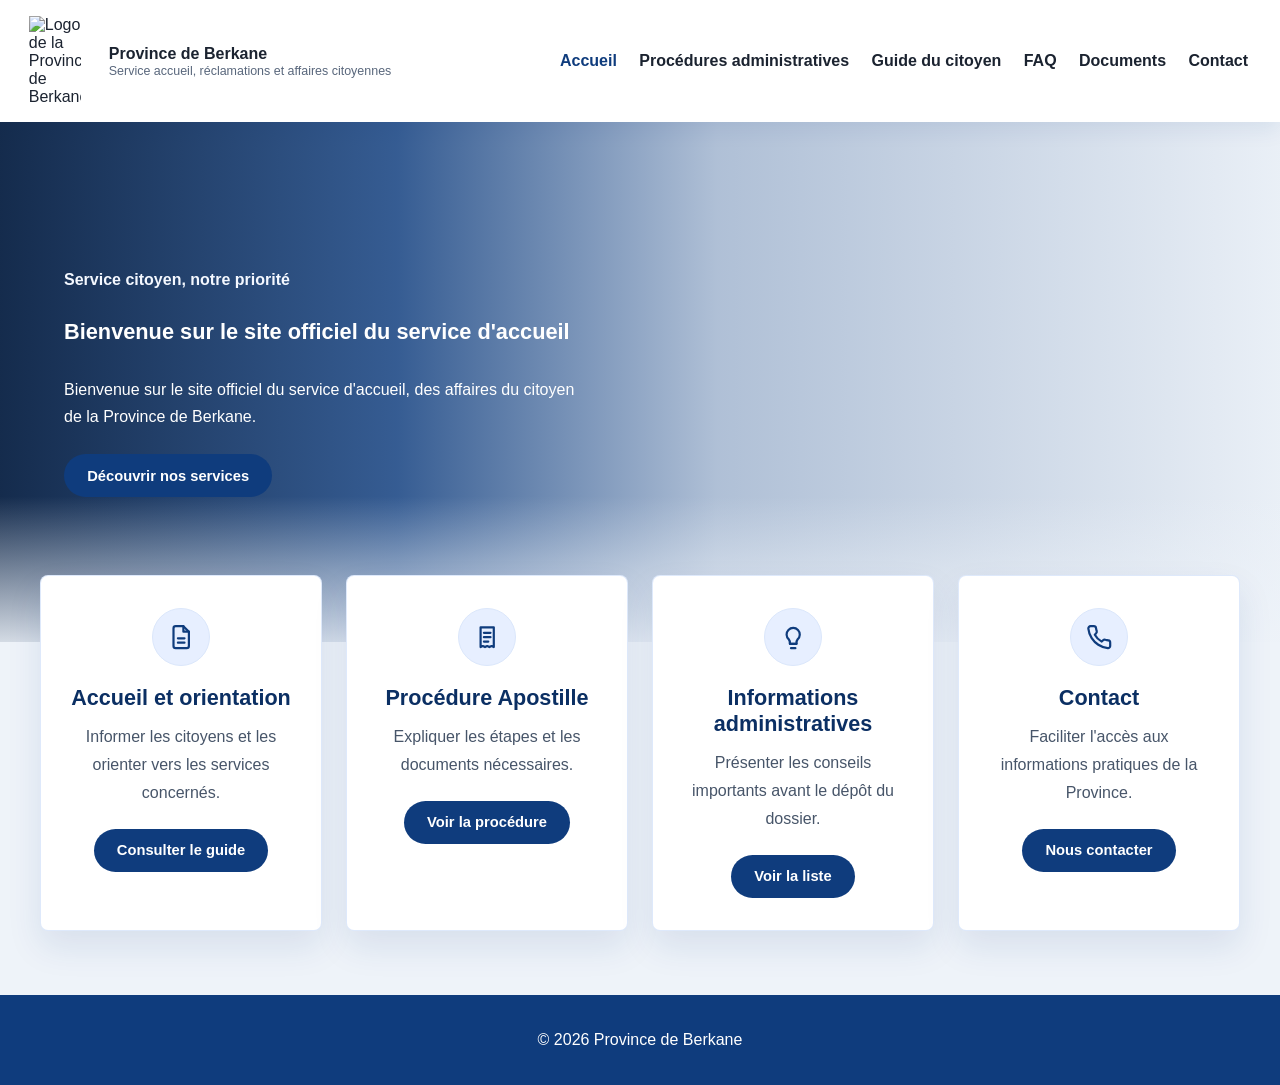
==== index.html @ 5166d918 "Add files via upload" ====
<!DOCTYPE html>
<html lang="fr">
<head>
    <meta charset="UTF-8">
    <meta name="viewport" content="width=device-width, initial-scale=1.0">
    <title>Accueil - Apostille Berkane</title>
    <link rel="stylesheet" href="style.css">
</head>
<body>
    <div class="topbar">
        <img src="images/berkane-logo.png" alt="Logo de la Province de Berkane" class="topbar-logo">
        <div class="site-title">
            <strong>Province de Berkane</strong>
            <span>Service accueil, réclamations et affaires citoyennes</span>
        </div>
        <nav aria-label="Navigation principale">
            <a href="index.html" aria-current="page">Accueil</a>
            <a href="procedures.html">Procédures administratives</a>
            <a href="guide.html">Guide du citoyen</a>
            <a href="faq.html">FAQ</a>
            <a href="documents.html">Documents</a>
            <a href="contact.html">Contact</a>
        </nav>
    </div>

    <header class="hero">
        <div class="hero-content">
            <p class="hero-subtitle">Service citoyen, notre priorité</p>
            <h1>Bienvenue sur le site officiel du service d'accueil</h1>
            <p>Bienvenue sur le site officiel du service d'accueil, des affaires du citoyen de la Province de Berkane.</p>
            <a class="btn" href="procedures.html">Découvrir nos services</a>
        </div>
    </header>

    <main class="container">
        <section class="services-overview" aria-labelledby="services-title">
            <div class="services-top">
                <h2 id="services-title">Nos services</h2>
                <p>Accédez rapidement aux principales prestations pour l'apostille de la province de Berkane.</p>
            </div>
            <div class="services-grid">
                <article class="service-card">
                    <div class="service-icon" aria-hidden="true">
                        <svg viewBox="0 0 24 24" focusable="false">
                            <path d="M14 2H7a2 2 0 0 0-2 2v16a2 2 0 0 0 2 2h10a2 2 0 0 0 2-2V7z"></path>
                            <path d="M14 2v5h5"></path>
                            <path d="M9 13h6"></path>
                            <path d="M9 17h6"></path>
                        </svg>
                    </div>
                    <h3>Accueil et orientation</h3>
                    <p>Informer les citoyens et les orienter vers les services concernés.</p>
                    <a href="guide.html" class="service-link">Consulter le guide</a>
                </article>
                <article class="service-card">
                    <div class="service-icon" aria-hidden="true">
                        <svg viewBox="0 0 24 24" focusable="false">
                            <path d="M6 3h12v18l-2-1-2 1-2-1-2 1-2-1-2 1z"></path>
                            <path d="M9 8h6"></path>
                            <path d="M9 12h6"></path>
                            <path d="M9 16h4"></path>
                        </svg>
                    </div>
                    <h3>Procédure Apostille</h3>
                    <p>Expliquer les étapes et les documents nécessaires.</p>
                    <a href="procedures.html" class="service-link">Voir la procédure</a>
                </article>
                <article class="service-card">
                    <div class="service-icon" aria-hidden="true">
                        <svg viewBox="0 0 24 24" focusable="false">
                            <path d="M9 18h6"></path>
                            <path d="M10 22h4"></path>
                            <path d="M8 14a6 6 0 1 1 8 0c-1 1-1 2-1 4H9c0-2 0-3-1-4z"></path>
                        </svg>
                    </div>
                    <h3>Informations administratives</h3>
                    <p>Présenter les conseils importants avant le dépôt du dossier.</p>
                    <a href="documents.html" class="service-link">Voir la liste</a>
                </article>
                <article class="service-card">
                    <div class="service-icon" aria-hidden="true">
                        <svg viewBox="0 0 24 24" focusable="false">
                            <path d="M22 16.92v3a2 2 0 0 1-2.18 2 19.8 19.8 0 0 1-8.63-3.07 19.5 19.5 0 0 1-6-6A19.8 19.8 0 0 1 2.12 4.2 2 2 0 0 1 4.11 2h3a2 2 0 0 1 2 1.72c.12.9.32 1.78.59 2.63a2 2 0 0 1-.45 2.11L8 9.71a16 16 0 0 0 6.29 6.29l1.25-1.25a2 2 0 0 1 2.11-.45c.85.27 1.73.47 2.63.59A2 2 0 0 1 22 16.92z"></path>
                        </svg>
                    </div>
                    <h3>Contact</h3>
                    <p>Faciliter l'accès aux informations pratiques de la Province.</p>
                    <a href="contact.html" class="service-link">Nous contacter</a>
                </article>
            </div>
        </section>
    </main>

    <footer>
        <p>&copy; 2026 Province de Berkane</p>
    </footer>
    <script src="script.js"></script>
</body>
</html>
---- style.css ----
* {
    box-sizing: border-box;
}

:root {
    --blue-900: #0b2f63;
    --blue-800: #0f3c7d;
    --blue-700: #0054a6;
    --blue-600: #1d5bbf;
    --blue-100: #e7efff;
    --blue-50: #f7f9ff;
    --text: #1b2330;
    --muted: #59677c;
    --card: #ffffff;
    --border: #dbe7fb;
    --shadow: 0 16px 34px rgba(15, 60, 125, 0.1);
}

body {
    font-family: "Segoe UI", Tahoma, Geneva, Verdana, sans-serif;
    margin: 0;
    background-color: #eef3f9;
    color: var(--text);
}

a {
    color: var(--blue-700);
    text-decoration: none;
}

a:hover,
a:focus-visible {
    text-decoration: underline;
}

.topbar {
    display: flex;
    flex-wrap: wrap;
    justify-content: space-between;
    align-items: center;
    gap: 1rem;
    padding: 1rem 1.8rem;
    background: var(--card);
    color: var(--text);
    box-shadow: 0 8px 20px rgba(15, 60, 125, 0.08);
}

.topbar-logo {
    width: 52px;
    height: auto;
    margin-right: 0.75rem;
}

.site-title {
    display: flex;
    flex-direction: column;
    gap: 0.1rem;
    flex-grow: 1;
    min-width: 220px;
    margin-right: 1.5rem;
}

.site-title strong {
    font-size: 1rem;
    line-height: 1.2;
    color: var(--text);
}

.site-title span {
    font-size: 0.78rem;
    color: var(--muted);
}

.topbar nav {
    display: flex;
    flex-wrap: wrap;
    gap: 1rem;
    align-items: center;
}

.topbar a {
    color: var(--text);
    font-weight: 650;
    padding: 0.45rem 0.2rem;
}

.topbar a:hover,
.topbar a:focus-visible,
.topbar a[aria-current="page"] {
    color: var(--blue-800);
}

.container {
    width: min(1200px, calc(100% - 2rem));
    margin: 0 auto;
    padding: 2rem 0;
}

.hero {
    position: relative;
    display: flex;
    align-items: stretch;
    background:
        linear-gradient(90deg, rgba(7, 31, 66, 0.94) 0%, rgba(13, 59, 124, 0.82) 31%, rgba(13, 59, 124, 0.28) 56%, rgba(13, 59, 124, 0.02) 100%),
        url("images/province-site-enhanced.jpeg") center / cover no-repeat;
    color: white;
    min-height: 520px;
    overflow: hidden;
}

.hero::after {
    content: "";
    position: absolute;
    inset: 0;
    background: linear-gradient(180deg, rgba(255, 255, 255, 0) 72%, rgba(238, 243, 249, 0.88) 100%);
    pointer-events: none;
}

.hero-content {
    position: relative;
    z-index: 1;
    width: min(640px, 54vw);
    padding: clamp(3rem, 6vw, 5.5rem) clamp(1.4rem, 5vw, 4.5rem);
    display: flex;
    flex-direction: column;
    justify-content: center;
}

.hero-subtitle {
    text-transform: none;
    letter-spacing: 0;
    margin: 0 0 0.8rem;
    color: #f4f8ff;
    font-size: clamp(1.9rem, 4.6vw, 4rem);
    line-height: 1.06;
    font-weight: 700;
}

.hero h1 {
    font-size: clamp(1.15rem, 1.7vw, 1.55rem);
    margin: 0 0 0.9rem;
    line-height: 1.38;
    font-weight: 700;
}

.hero p {
    max-width: 570px;
    margin-bottom: 1.5rem;
    line-height: 1.65;
    font-size: 1rem;
}

.btn,
.service-link {
    display: inline-flex;
    align-items: center;
    justify-content: center;
    width: fit-content;
    background-color: #f4efe3;
    color: var(--blue-900);
    padding: 0.85rem 1.45rem;
    border-radius: 999px;
    font-weight: 700;
    font-size: 0.92rem;
    transition: background-color 0.2s ease, transform 0.2s ease;
}

.btn:hover,
.btn:focus-visible,
.service-link:hover,
.service-link:focus-visible {
    background-color: #ffffff;
    text-decoration: none;
    transform: translateY(-1px);
}

.hero .btn,
.services-overview .service-link {
    background-color: var(--blue-800);
    color: #ffffff;
}

.hero .btn:hover,
.hero .btn:focus-visible,
.services-overview .service-link:hover,
.services-overview .service-link:focus-visible {
    background-color: var(--blue-900);
    color: #ffffff;
}

.document-site-link {
    background-color: var(--blue-800);
    color: #ffffff;
}

.document-site-link:hover,
.document-site-link:focus-visible {
    background-color: var(--blue-900);
    color: #ffffff;
}

.page-header,
.quick-info,
.important-note,
.procedure-steps,
.info-card,
.procedure-card,
.document-card,
.contact-card,
.guide-panel,
.note-card,
.link-card {
    background: var(--card);
    border-radius: 1rem;
    padding: 1.8rem;
    box-shadow: var(--shadow);
    border: 1px solid rgba(219, 231, 251, 0.75);
}

.page-header {
    margin-bottom: 2rem;
}

.page-header h1,
.quick-info h2,
.important-note h2,
.procedure-steps h2,
.info-card h2,
.procedure-card h2,
.document-card h2,
.contact-card h2,
.guide-panel h2,
.note-card h3 {
    margin-top: 0;
    color: var(--blue-800);
}

.page-header p,
.quick-info p,
.important-note p,
.procedure-steps li,
.info-card p,
.procedure-card p,
.document-card p,
.contact-card p,
.guide-panel p,
.link-card p {
    line-height: 1.75;
}

.services-overview {
    margin-top: -6.2rem;
    margin-bottom: 2rem;
    position: relative;
    z-index: 2;
}

.services-top {
    position: absolute;
    width: 1px;
    height: 1px;
    overflow: hidden;
    clip-path: inset(50%);
    white-space: nowrap;
}

.services-top h2 {
    margin: 0 0 0.75rem;
    color: var(--blue-800);
}

.services-top p {
    margin: 0 auto;
    max-width: 640px;
    color: #4a5b7a;
}

.services-grid,
.info-grid,
.procedure-grid,
.document-grid,
.contact-grid,
.guide-grid {
    display: grid;
    gap: 1.5rem;
}

.services-grid {
    grid-template-columns: repeat(auto-fit, minmax(220px, 1fr));
}

.service-card {
    position: relative;
    background: var(--card);
    border-radius: 8px;
    padding: 2rem 1.6rem;
    text-align: center;
    box-shadow: var(--shadow);
    border: 1px solid rgba(219, 231, 251, 0.9);
    min-height: 245px;
}

.service-icon {
    width: 58px;
    height: 58px;
    margin: 0 auto 1.2rem;
    border-radius: 50%;
    display: grid;
    place-items: center;
    background: var(--blue-100);
    color: var(--blue-800);
    border: 1px solid var(--border);
    font-size: 1.45rem;
}

.service-icon svg {
    width: 1.65rem;
    height: 1.65rem;
    fill: none;
    stroke: currentColor;
    stroke-linecap: round;
    stroke-linejoin: round;
    stroke-width: 2;
}

.service-card h3 {
    margin: 0 0 0.75rem;
    color: var(--blue-900);
    font-size: 1.35rem;
}

.service-card p {
    color: #475569;
    line-height: 1.75;
    margin: 0 0 1.35rem;
}

.info-grid {
    grid-template-columns: repeat(auto-fit, minmax(220px, 1fr));
}

.procedure-grid {
    grid-template-columns: repeat(auto-fit, minmax(240px, 1fr));
}

.document-grid {
    grid-template-columns: repeat(auto-fit, minmax(260px, 1fr));
    margin-bottom: 1.5rem;
}

.procedure-card ul,
.guide-panel ul,
.document-card ul {
    padding-left: 1.2rem;
    margin: 1rem 0 0;
}

.duration {
    margin-top: 1rem;
    font-weight: 700;
    color: var(--blue-700);
}

.contact-grid {
    grid-template-columns: 1.1fr 1fr;
    align-items: start;
}

.contact-card {
    display: flex;
    flex-direction: column;
    gap: 0.8rem;
}

.contact-detail {
    display: flex;
    align-items: center;
    gap: 0.75rem;
    margin: 0;
    line-height: 1.7;
}

.detail-icon {
    flex: 0 0 auto;
    width: 2rem;
    height: 2rem;
    display: grid;
    place-items: center;
    background-color: var(--blue-800);
    color: white;
    border-radius: 50%;
    font-size: 1rem;
}

.contact-map iframe {
    width: 100%;
    min-height: 300px;
    border: 0;
    border-radius: 1rem;
}

.guide-grid {
    grid-template-columns: 1.2fr 0.9fr;
}

.note-card {
    background-color: var(--blue-50);
    border: 1px solid var(--border);
}

.link-card {
    grid-column: 1 / -1;
    display: flex;
    flex-direction: column;
    gap: 0.85rem;
}

.link-card a {
    display: inline-block;
    color: var(--blue-800);
    font-weight: 700;
}

.accordion {
    display: grid;
    gap: 1rem;
}

.accordion-item {
    border-radius: 1rem;
    overflow: hidden;
    background: var(--card);
    box-shadow: var(--shadow);
    border: 1px solid rgba(219, 231, 251, 0.75);
}

.accordion-header {
    width: 100%;
    border: none;
    background: var(--blue-800);
    color: white;
    text-align: left;
    padding: 1.2rem 1.5rem;
    font-size: 1rem;
    font-weight: 700;
    cursor: pointer;
}

.accordion-header:hover,
.accordion-header:focus-visible {
    background: var(--blue-900);
}

.accordion-body {
    display: none;
    padding: 1.5rem;
    line-height: 1.75;
    border-top: 1px solid var(--blue-100);
}

.accordion-item.open .accordion-body {
    display: block;
}

.quick-info ul {
    list-style: none;
    padding: 0;
}

.quick-info li {
    margin-bottom: 0.5rem;
    padding: 0.5rem 0;
    border-bottom: 1px solid var(--blue-100);
}

.quick-info li:last-child {
    border-bottom: none;
}

.important-note {
    background: var(--blue-50);
    border: 1px solid var(--border);
    margin-top: 2rem;
}

.procedure-steps {
    margin-bottom: 2rem;
}

.procedure-steps ol {
    padding-left: 1.5rem;
}

.procedure-steps li {
    margin-bottom: 1rem;
}

.procedure-steps em {
    display: block;
    margin-top: 1rem;
    color: var(--blue-700);
}

footer {
    text-align: center;
    padding: 1.25rem;
    background: var(--blue-800);
    color: white;
}

@media (max-width: 900px) {
    .hero {
        min-height: 460px;
        background:
            linear-gradient(90deg, rgba(7, 31, 66, 0.94) 0%, rgba(13, 59, 124, 0.78) 52%, rgba(13, 59, 124, 0.18) 100%),
            url("images/province-site-enhanced.jpeg") center / cover no-repeat;
    }

    .hero-content {
        width: min(560px, 78vw);
    }

    .contact-grid,
    .guide-grid {
        grid-template-columns: 1fr;
    }
}

@media (max-width: 640px) {
    .topbar {
        align-items: flex-start;
        gap: 0.65rem;
        padding: 0.9rem 1rem;
    }

    .topbar-logo {
        width: 38px;
    }

    .site-title {
        min-width: 0;
        margin-right: 0;
    }

    .topbar nav {
        width: 100%;
        gap: 0.55rem 0.85rem;
    }

    .container {
        padding: 1rem 0;
    }

    .hero {
        min-height: 430px;
        background:
            linear-gradient(90deg, rgba(7, 31, 66, 0.96) 0%, rgba(13, 59, 124, 0.84) 68%, rgba(13, 59, 124, 0.32) 100%),
            url("images/province-site-enhanced.jpeg") center / cover no-repeat;
    }

    .hero-content {
        width: 100%;
        padding: 2.6rem 1.2rem 5.2rem;
    }

    .services-overview {
        margin-top: -4.8rem;
    }

    .page-header,
    .quick-info,
    .important-note,
    .procedure-steps,
    .info-card,
    .procedure-card,
    .document-card,
    .contact-card,
    .guide-panel,
    .note-card,
    .link-card,
    .service-card {
        padding: 1.35rem;
    }
}
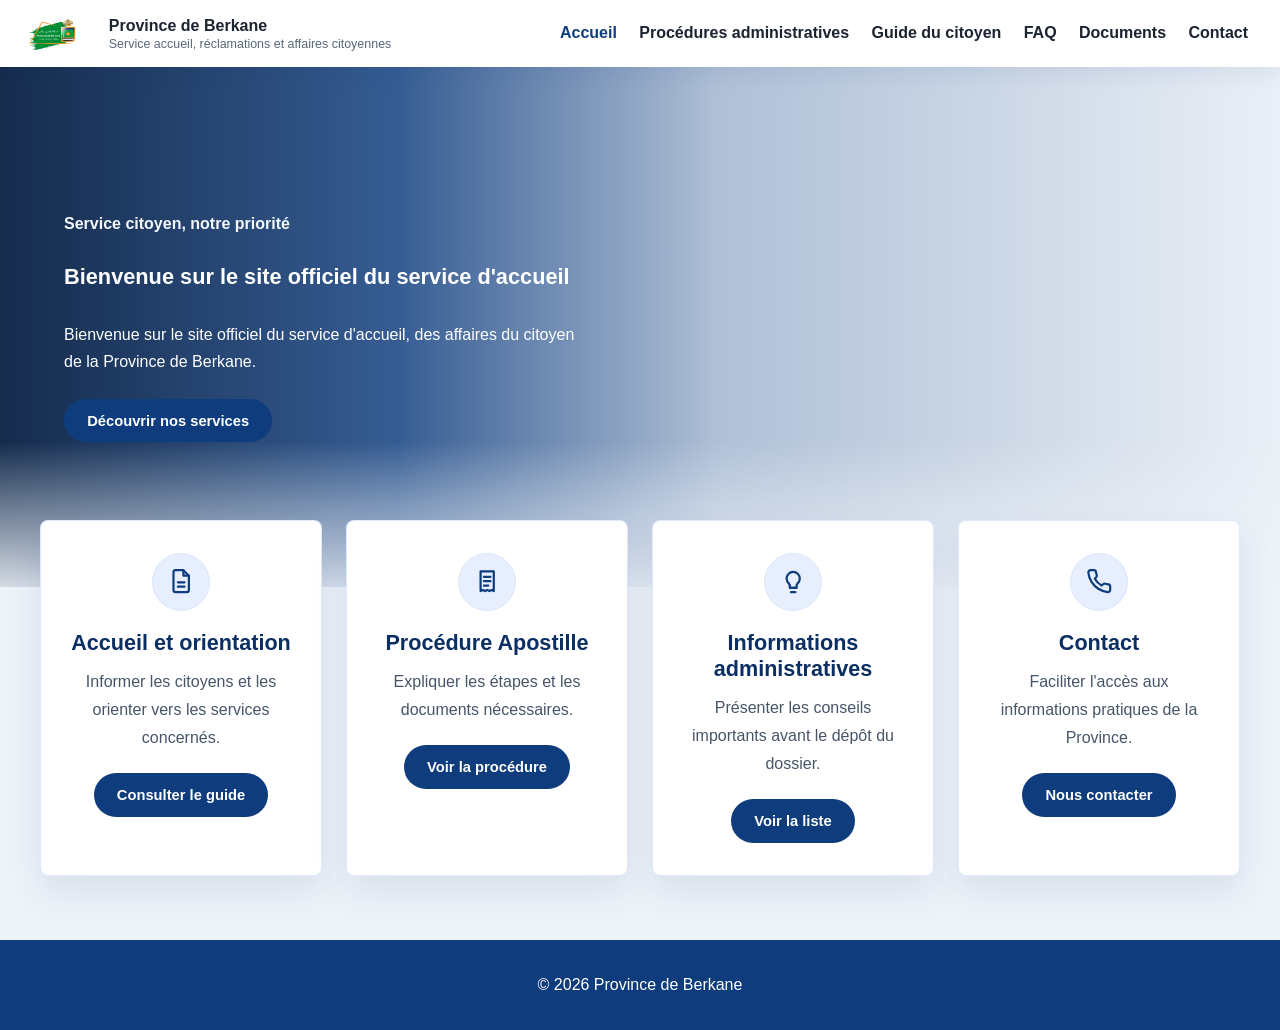
==== commit 5e1589a7: "Update logo image source in index.html" ====
--- a/index.html
+++ b/index.html
@@ -8,7 +8,7 @@
 </head>
 <body>
     <div class="topbar">
-        <img src="images/berkane-logo.png" alt="Logo de la Province de Berkane" class="topbar-logo">
+        <img src="berkane-logo.png" alt="Logo de la Province de Berkane" class="topbar-logo">
         <div class="site-title">
             <strong>Province de Berkane</strong>
             <span>Service accueil, réclamations et affaires citoyennes</span>
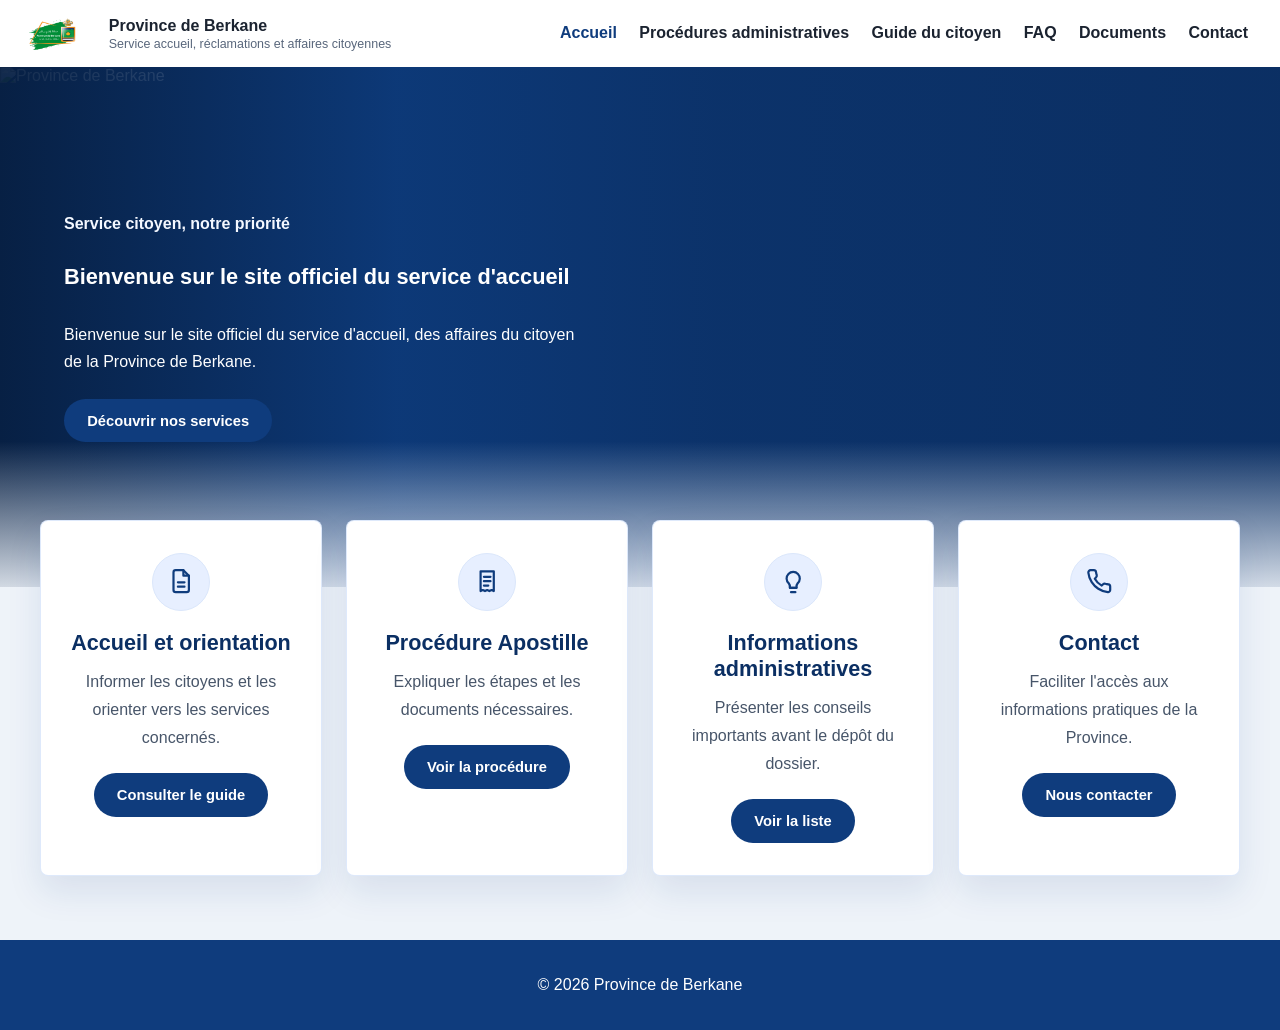
==== commit c4230e47: "Add hero background image to index.html" ====
--- a/index.html
+++ b/index.html
@@ -24,6 +24,7 @@
     </div>
 
     <header class="hero">
+        <img class="hero-bg" src="province-site-enhanced.jpeg" alt="Province de Berkane">
         <div class="hero-content">
             <p class="hero-subtitle">Service citoyen, notre priorité</p>
             <h1>Bienvenue sur le site officiel du service d'accueil</h1>
--- a/style.css
+++ b/style.css
@@ -100,25 +100,41 @@
     position: relative;
     display: flex;
     align-items: stretch;
-    background:
-        linear-gradient(90deg, rgba(7, 31, 66, 0.94) 0%, rgba(13, 59, 124, 0.82) 31%, rgba(13, 59, 124, 0.28) 56%, rgba(13, 59, 124, 0.02) 100%),
-        url("images/province-site-enhanced.jpeg") center / cover no-repeat;
+    background: #0b2f63;
     color: white;
     min-height: 520px;
     overflow: hidden;
+}
+
+.hero-bg {
+    position: absolute;
+    inset: 0;
+    width: 100%;
+    height: 100%;
+    object-fit: cover;
+}
+
+.hero::before {
+    content: "";
+    position: absolute;
+    inset: 0;
+    z-index: 1;
+    background: linear-gradient(90deg, rgba(7, 31, 66, 0.94) 0%, rgba(13, 59, 124, 0.82) 31%, rgba(13, 59, 124, 0.28) 56%, rgba(13, 59, 124, 0.02) 100%);
+    pointer-events: none;
 }
 
 .hero::after {
     content: "";
     position: absolute;
     inset: 0;
+    z-index: 1;
     background: linear-gradient(180deg, rgba(255, 255, 255, 0) 72%, rgba(238, 243, 249, 0.88) 100%);
     pointer-events: none;
 }
 
 .hero-content {
     position: relative;
-    z-index: 1;
+    z-index: 2;
     width: min(640px, 54vw);
     padding: clamp(3rem, 6vw, 5.5rem) clamp(1.4rem, 5vw, 4.5rem);
     display: flex;
@@ -511,9 +527,10 @@
 @media (max-width: 900px) {
     .hero {
         min-height: 460px;
-        background:
-            linear-gradient(90deg, rgba(7, 31, 66, 0.94) 0%, rgba(13, 59, 124, 0.78) 52%, rgba(13, 59, 124, 0.18) 100%),
-            url("images/province-site-enhanced.jpeg") center / cover no-repeat;
+    }
+
+    .hero::before {
+        background: linear-gradient(90deg, rgba(7, 31, 66, 0.94) 0%, rgba(13, 59, 124, 0.78) 52%, rgba(13, 59, 124, 0.18) 100%);
     }
 
     .hero-content {
@@ -553,9 +570,10 @@
 
     .hero {
         min-height: 430px;
-        background:
-            linear-gradient(90deg, rgba(7, 31, 66, 0.96) 0%, rgba(13, 59, 124, 0.84) 68%, rgba(13, 59, 124, 0.32) 100%),
-            url("images/province-site-enhanced.jpeg") center / cover no-repeat;
+    }
+
+    .hero::before {
+        background: linear-gradient(90deg, rgba(7, 31, 66, 0.96) 0%, rgba(13, 59, 124, 0.84) 68%, rgba(13, 59, 124, 0.32) 100%);
     }
 
     .hero-content {
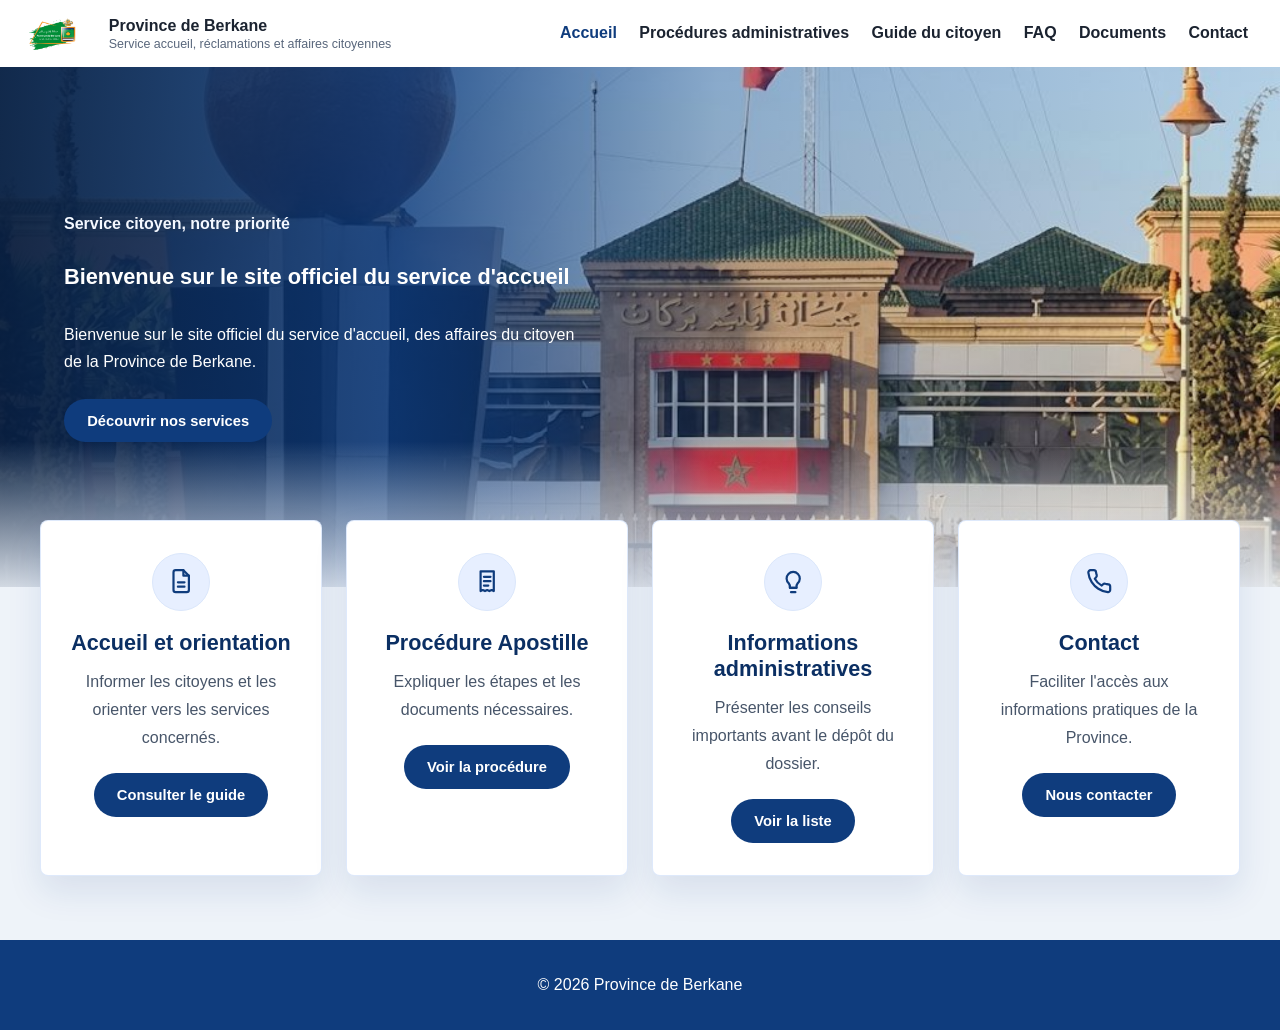
==== commit 0f490102: "Update hero background image in index.html" ====
--- a/index.html
+++ b/index.html
@@ -24,7 +24,7 @@
     </div>
 
     <header class="hero">
-        <img class="hero-bg" src="province-site-enhanced.jpeg" alt="Province de Berkane">
+        <img class="hero-bg" src="province-site.jpeg" alt="Province de Berkane">
         <div class="hero-content">
             <p class="hero-subtitle">Service citoyen, notre priorité</p>
             <h1>Bienvenue sur le site officiel du service d'accueil</h1>
